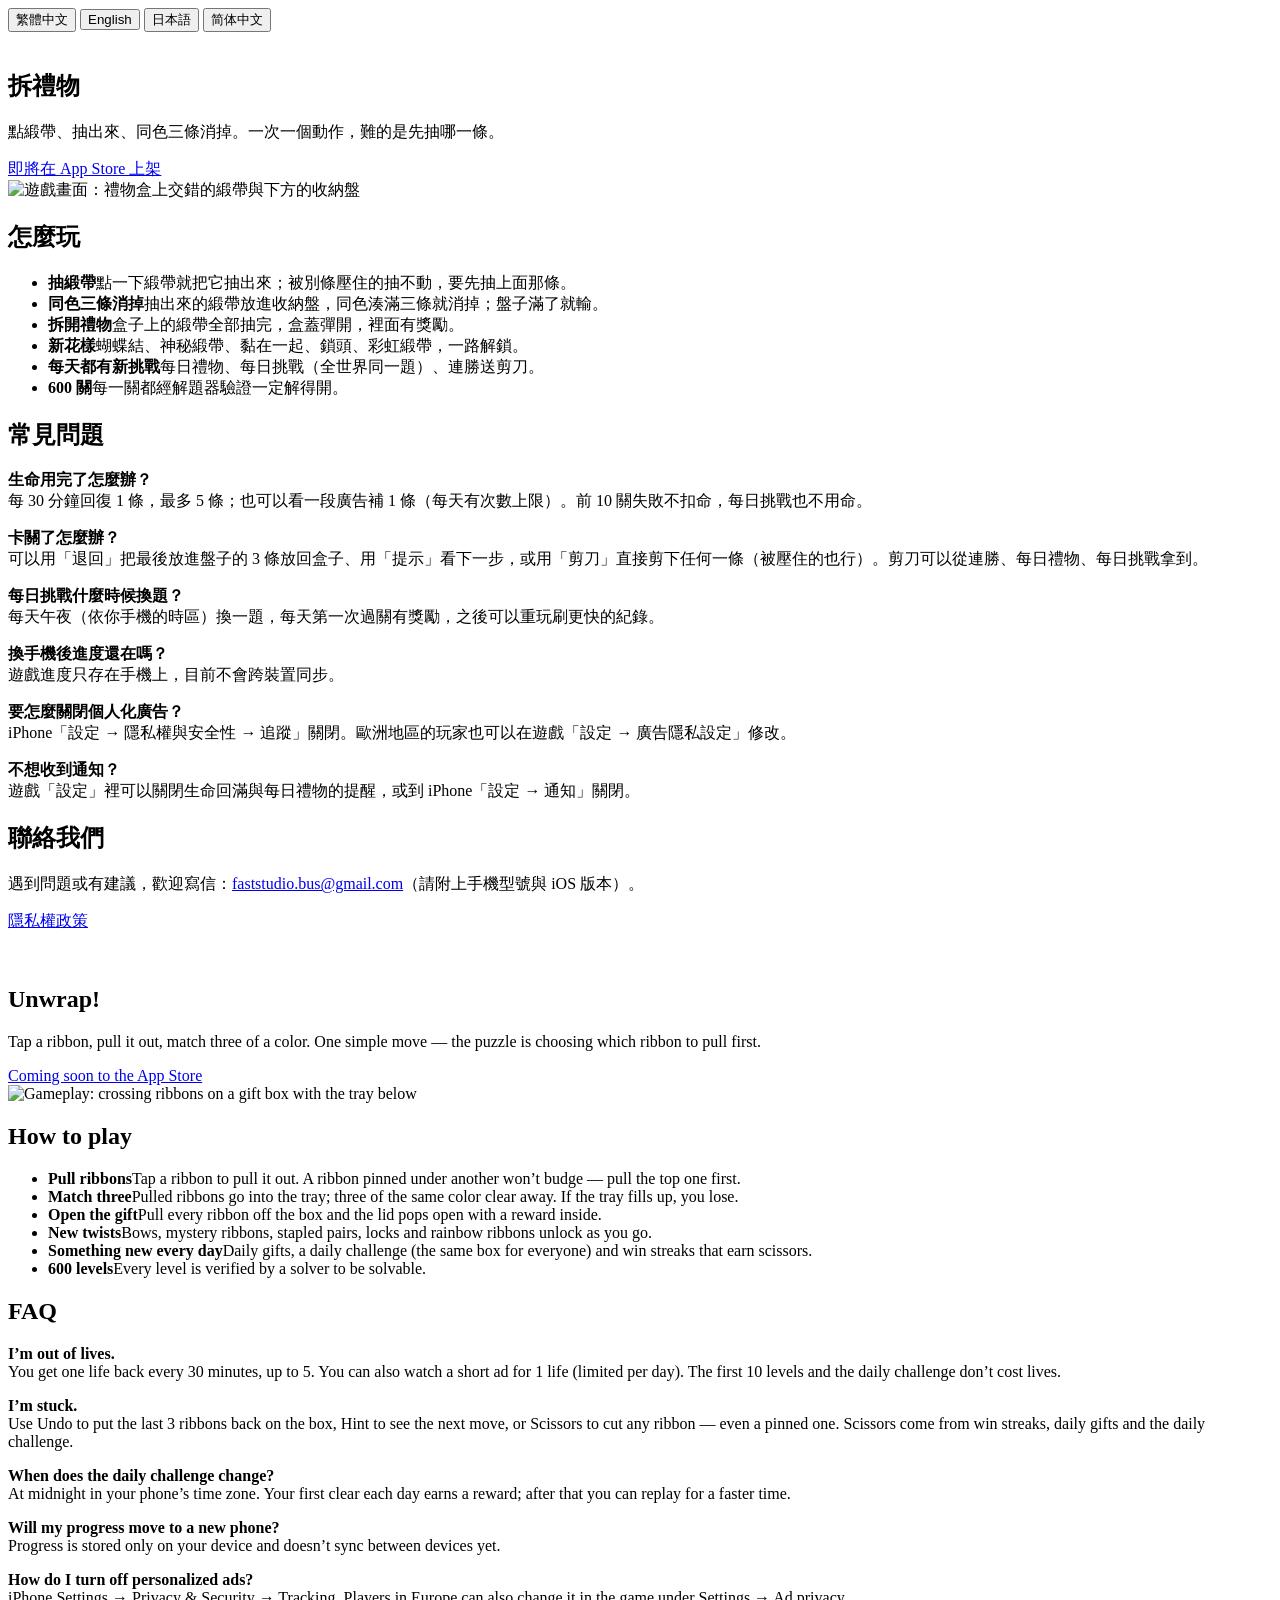
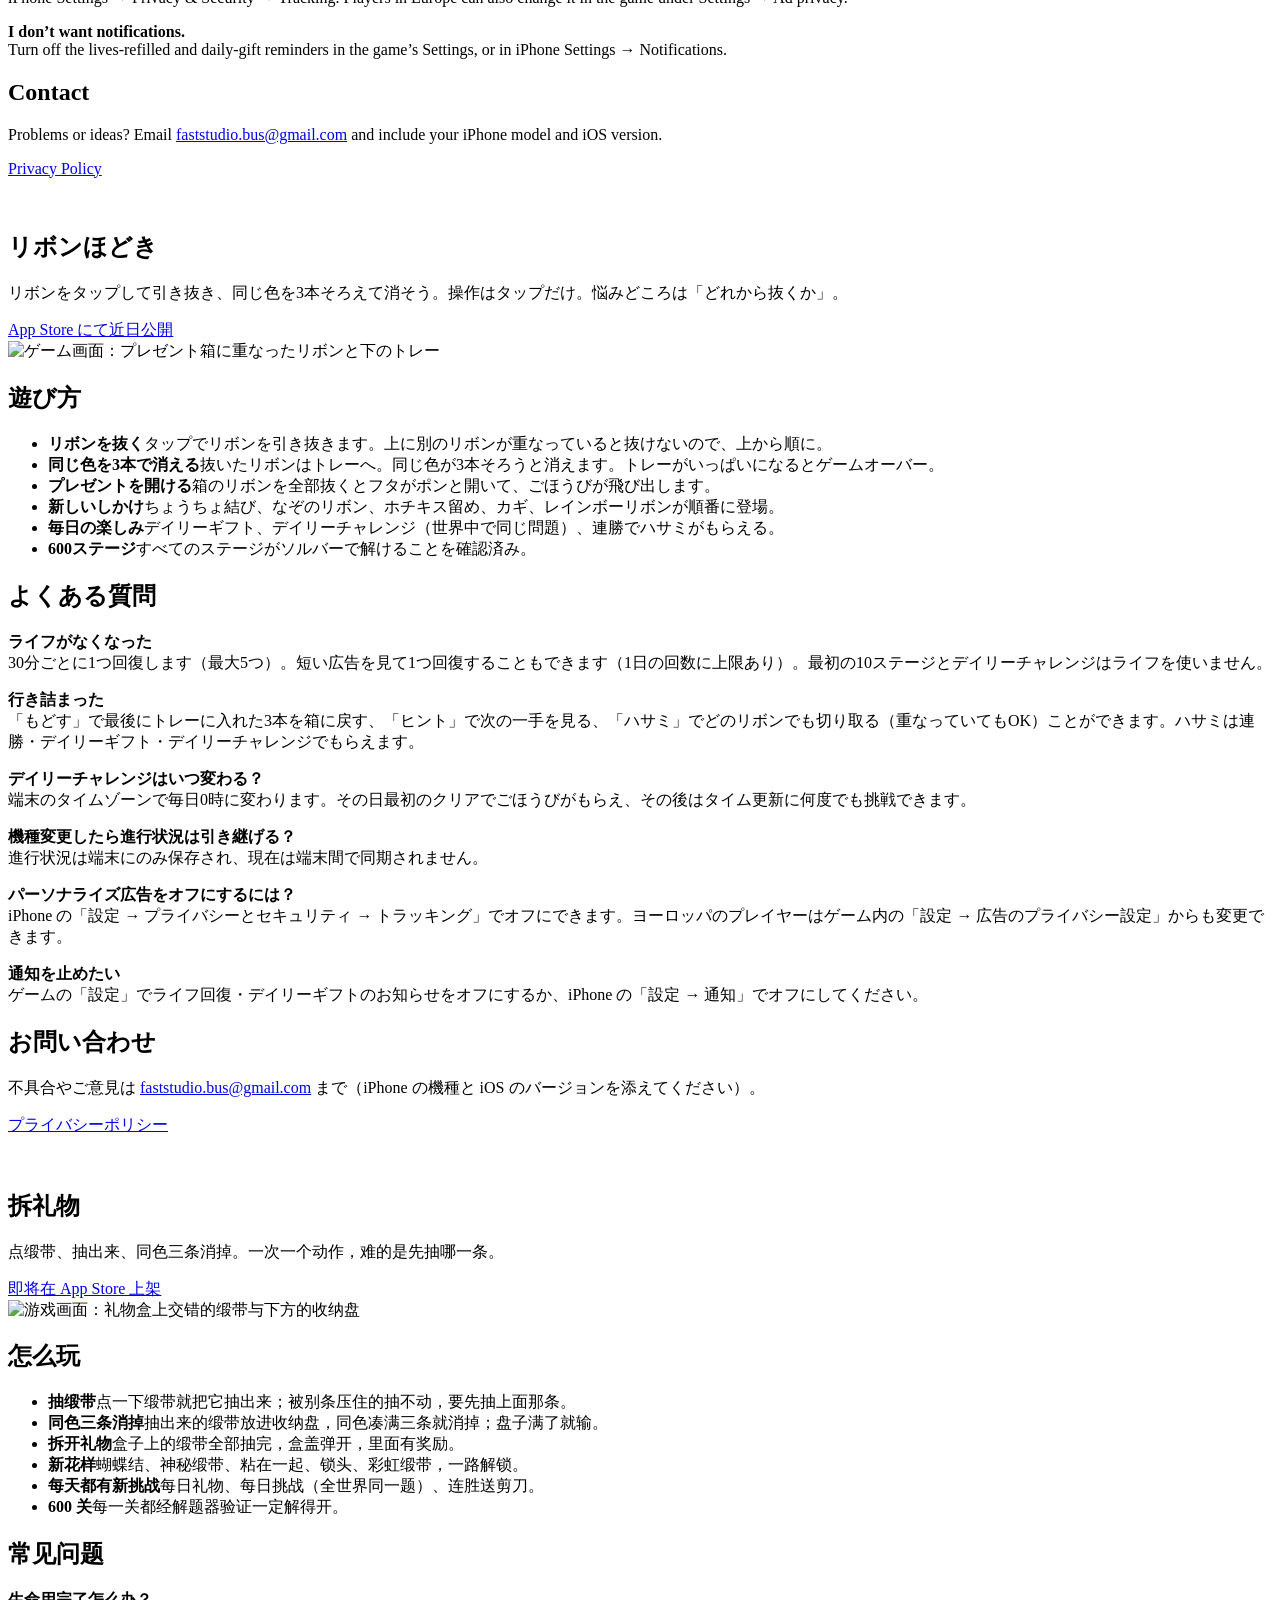
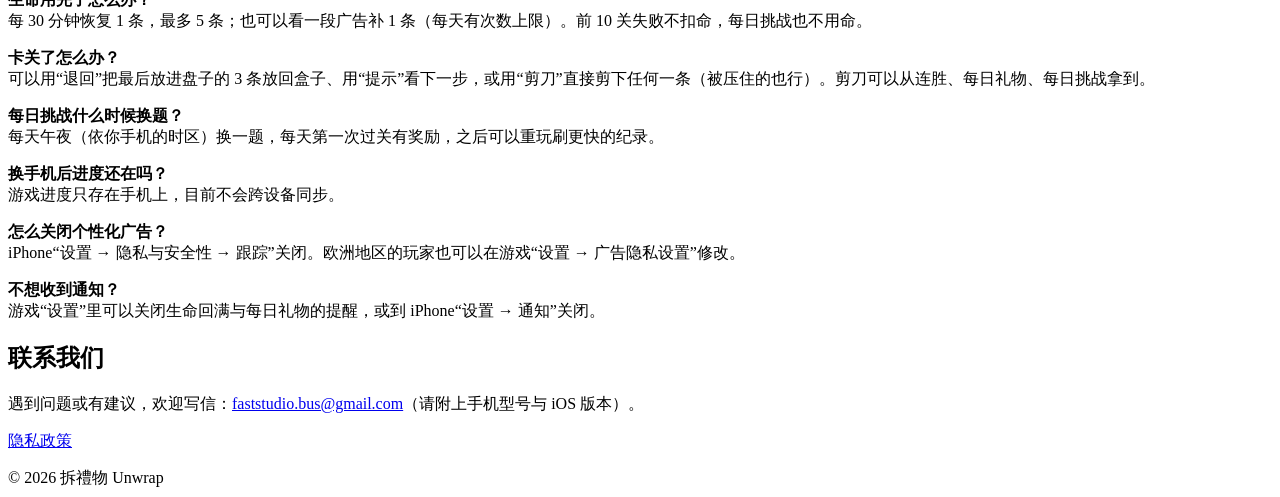
==== index.html @ 712f3619 "官方網站：index.html" ====
<!doctype html>
<html lang="zh-Hant">
<head>
<meta charset="utf-8">
<meta name="viewport" content="width=device-width, initial-scale=1">
<title>拆禮物 Unwrap</title>
<meta name="description" content="點緞帶、抽出來、同色三條消掉——一次一個動作的輕鬆解謎。Tap a ribbon, pull it out, match three — a relaxing one-tap puzzle.">
<meta property="og:title" content="拆禮物 Unwrap">
<meta property="og:image" content="icon.png">
<link rel="icon" href="icon.png">
<link rel="stylesheet" href="style.css">
</head>
<body>
<main>
<nav class="lang">
  <button data-l="zh-Hant">繁體中文</button>
  <button data-l="en">English</button>
  <button data-l="ja">日本語</button>
  <button data-l="zh-Hans">简体中文</button>
</nav>

<!-- 對外聯絡信箱 faststudio.bus@gmail.com；要換的話本頁和 privacy.html 全部一起換。
     上架後把 App Store 連結填進每個語言的 class="store" 按鈕（href），並拿掉 aria-disabled -->

<section data-lang="zh-Hant" data-title="拆禮物 Unwrap">
<div class="hero">
  <img src="icon.png" alt="">
  <div>
    <h1>拆禮物</h1>
    <p class="meta">點緞帶、抽出來、同色三條消掉。一次一個動作，難的是先抽哪一條。</p>
    <a class="store" aria-disabled="true" href="#">即將在 App Store 上架</a>
  </div>
</div>
<img class="shot" src="screen-zh-Hant.png" alt="遊戲畫面：禮物盒上交錯的緞帶與下方的收納盤">
<h2>怎麼玩</h2>
<ul class="features">
  <li><b>抽緞帶</b>點一下緞帶就把它抽出來；被別條壓住的抽不動，要先抽上面那條。</li>
  <li><b>同色三條消掉</b>抽出來的緞帶放進收納盤，同色湊滿三條就消掉；盤子滿了就輸。</li>
  <li><b>拆開禮物</b>盒子上的緞帶全部抽完，盒蓋彈開，裡面有獎勵。</li>
  <li><b>新花樣</b>蝴蝶結、神秘緞帶、黏在一起、鎖頭、彩虹緞帶，一路解鎖。</li>
  <li><b>每天都有新挑戰</b>每日禮物、每日挑戰（全世界同一題）、連勝送剪刀。</li>
  <li><b>600 關</b>每一關都經解題器驗證一定解得開。</li>
</ul>
<h2>常見問題</h2>
<div class="card">
<p><b>生命用完了怎麼辦？</b><br>每 30 分鐘回復 1 條，最多 5 條；也可以看一段廣告補 1 條（每天有次數上限）。前 10 關失敗不扣命，每日挑戰也不用命。</p>
<p><b>卡關了怎麼辦？</b><br>可以用「退回」把最後放進盤子的 3 條放回盒子、用「提示」看下一步，或用「剪刀」直接剪下任何一條（被壓住的也行）。剪刀可以從連勝、每日禮物、每日挑戰拿到。</p>
<p><b>每日挑戰什麼時候換題？</b><br>每天午夜（依你手機的時區）換一題，每天第一次過關有獎勵，之後可以重玩刷更快的紀錄。</p>
<p><b>換手機後進度還在嗎？</b><br>遊戲進度只存在手機上，目前不會跨裝置同步。</p>
<p><b>要怎麼關閉個人化廣告？</b><br>iPhone「設定 → 隱私權與安全性 → 追蹤」關閉。歐洲地區的玩家也可以在遊戲「設定 → 廣告隱私設定」修改。</p>
<p><b>不想收到通知？</b><br>遊戲「設定」裡可以關閉生命回滿與每日禮物的提醒，或到 iPhone「設定 → 通知」關閉。</p>
</div>
<h2>聯絡我們</h2>
<p>遇到問題或有建議，歡迎寫信：<a href="mailto:faststudio.bus@gmail.com">faststudio.bus@gmail.com</a>（請附上手機型號與 iOS 版本）。</p>
<p><a href="privacy.html#zh-Hant">隱私權政策</a></p>
</section>

<section data-lang="en" data-title="Unwrap! — Ribbon Puzzle">
<div class="hero">
  <img src="icon.png" alt="">
  <div>
    <h1>Unwrap!</h1>
    <p class="meta">Tap a ribbon, pull it out, match three of a color. One simple move — the puzzle is choosing which ribbon to pull first.</p>
    <a class="store" aria-disabled="true" href="#">Coming soon to the App Store</a>
  </div>
</div>
<img class="shot" src="screen-en.png" alt="Gameplay: crossing ribbons on a gift box with the tray below">
<h2>How to play</h2>
<ul class="features">
  <li><b>Pull ribbons</b>Tap a ribbon to pull it out. A ribbon pinned under another won’t budge — pull the top one first.</li>
  <li><b>Match three</b>Pulled ribbons go into the tray; three of the same color clear away. If the tray fills up, you lose.</li>
  <li><b>Open the gift</b>Pull every ribbon off the box and the lid pops open with a reward inside.</li>
  <li><b>New twists</b>Bows, mystery ribbons, stapled pairs, locks and rainbow ribbons unlock as you go.</li>
  <li><b>Something new every day</b>Daily gifts, a daily challenge (the same box for everyone) and win streaks that earn scissors.</li>
  <li><b>600 levels</b>Every level is verified by a solver to be solvable.</li>
</ul>
<h2>FAQ</h2>
<div class="card">
<p><b>I’m out of lives.</b><br>You get one life back every 30 minutes, up to 5. You can also watch a short ad for 1 life (limited per day). The first 10 levels and the daily challenge don’t cost lives.</p>
<p><b>I’m stuck.</b><br>Use Undo to put the last 3 ribbons back on the box, Hint to see the next move, or Scissors to cut any ribbon — even a pinned one. Scissors come from win streaks, daily gifts and the daily challenge.</p>
<p><b>When does the daily challenge change?</b><br>At midnight in your phone’s time zone. Your first clear each day earns a reward; after that you can replay for a faster time.</p>
<p><b>Will my progress move to a new phone?</b><br>Progress is stored only on your device and doesn’t sync between devices yet.</p>
<p><b>How do I turn off personalized ads?</b><br>iPhone Settings → Privacy &amp; Security → Tracking. Players in Europe can also change it in the game under Settings → Ad privacy.</p>
<p><b>I don’t want notifications.</b><br>Turn off the lives-refilled and daily-gift reminders in the game’s Settings, or in iPhone Settings → Notifications.</p>
</div>
<h2>Contact</h2>
<p>Problems or ideas? Email <a href="mailto:faststudio.bus@gmail.com">faststudio.bus@gmail.com</a> and include your iPhone model and iOS version.</p>
<p><a href="privacy.html#en">Privacy Policy</a></p>
</section>

<section data-lang="ja" data-title="リボンほどき — Unwrap">
<div class="hero">
  <img src="icon.png" alt="">
  <div>
    <h1>リボンほどき</h1>
    <p class="meta">リボンをタップして引き抜き、同じ色を3本そろえて消そう。操作はタップだけ。悩みどころは「どれから抜くか」。</p>
    <a class="store" aria-disabled="true" href="#">App Store にて近日公開</a>
  </div>
</div>
<img class="shot" src="screen-ja.png" alt="ゲーム画面：プレゼント箱に重なったリボンと下のトレー">
<h2>遊び方</h2>
<ul class="features">
  <li><b>リボンを抜く</b>タップでリボンを引き抜きます。上に別のリボンが重なっていると抜けないので、上から順に。</li>
  <li><b>同じ色を3本で消える</b>抜いたリボンはトレーへ。同じ色が3本そろうと消えます。トレーがいっぱいになるとゲームオーバー。</li>
  <li><b>プレゼントを開ける</b>箱のリボンを全部抜くとフタがポンと開いて、ごほうびが飛び出します。</li>
  <li><b>新しいしかけ</b>ちょうちょ結び、なぞのリボン、ホチキス留め、カギ、レインボーリボンが順番に登場。</li>
  <li><b>毎日の楽しみ</b>デイリーギフト、デイリーチャレンジ（世界中で同じ問題）、連勝でハサミがもらえる。</li>
  <li><b>600ステージ</b>すべてのステージがソルバーで解けることを確認済み。</li>
</ul>
<h2>よくある質問</h2>
<div class="card">
<p><b>ライフがなくなった</b><br>30分ごとに1つ回復します（最大5つ）。短い広告を見て1つ回復することもできます（1日の回数に上限あり）。最初の10ステージとデイリーチャレンジはライフを使いません。</p>
<p><b>行き詰まった</b><br>「もどす」で最後にトレーに入れた3本を箱に戻す、「ヒント」で次の一手を見る、「ハサミ」でどのリボンでも切り取る（重なっていてもOK）ことができます。ハサミは連勝・デイリーギフト・デイリーチャレンジでもらえます。</p>
<p><b>デイリーチャレンジはいつ変わる？</b><br>端末のタイムゾーンで毎日0時に変わります。その日最初のクリアでごほうびがもらえ、その後はタイム更新に何度でも挑戦できます。</p>
<p><b>機種変更したら進行状況は引き継げる？</b><br>進行状況は端末にのみ保存され、現在は端末間で同期されません。</p>
<p><b>パーソナライズ広告をオフにするには？</b><br>iPhone の「設定 → プライバシーとセキュリティ → トラッキング」でオフにできます。ヨーロッパのプレイヤーはゲーム内の「設定 → 広告のプライバシー設定」からも変更できます。</p>
<p><b>通知を止めたい</b><br>ゲームの「設定」でライフ回復・デイリーギフトのお知らせをオフにするか、iPhone の「設定 → 通知」でオフにしてください。</p>
</div>
<h2>お問い合わせ</h2>
<p>不具合やご意見は <a href="mailto:faststudio.bus@gmail.com">faststudio.bus@gmail.com</a> まで（iPhone の機種と iOS のバージョンを添えてください）。</p>
<p><a href="privacy.html#ja">プライバシーポリシー</a></p>
</section>

<section data-lang="zh-Hans" data-title="拆礼物 Unwrap">
<div class="hero">
  <img src="icon.png" alt="">
  <div>
    <h1>拆礼物</h1>
    <p class="meta">点缎带、抽出来、同色三条消掉。一次一个动作，难的是先抽哪一条。</p>
    <a class="store" aria-disabled="true" href="#">即将在 App Store 上架</a>
  </div>
</div>
<img class="shot" src="screen-zh-Hans.png" alt="游戏画面：礼物盒上交错的缎带与下方的收纳盘">
<h2>怎么玩</h2>
<ul class="features">
  <li><b>抽缎带</b>点一下缎带就把它抽出来；被别条压住的抽不动，要先抽上面那条。</li>
  <li><b>同色三条消掉</b>抽出来的缎带放进收纳盘，同色凑满三条就消掉；盘子满了就输。</li>
  <li><b>拆开礼物</b>盒子上的缎带全部抽完，盒盖弹开，里面有奖励。</li>
  <li><b>新花样</b>蝴蝶结、神秘缎带、粘在一起、锁头、彩虹缎带，一路解锁。</li>
  <li><b>每天都有新挑战</b>每日礼物、每日挑战（全世界同一题）、连胜送剪刀。</li>
  <li><b>600 关</b>每一关都经解题器验证一定解得开。</li>
</ul>
<h2>常见问题</h2>
<div class="card">
<p><b>生命用完了怎么办？</b><br>每 30 分钟恢复 1 条，最多 5 条；也可以看一段广告补 1 条（每天有次数上限）。前 10 关失败不扣命，每日挑战也不用命。</p>
<p><b>卡关了怎么办？</b><br>可以用“退回”把最后放进盘子的 3 条放回盒子、用“提示”看下一步，或用“剪刀”直接剪下任何一条（被压住的也行）。剪刀可以从连胜、每日礼物、每日挑战拿到。</p>
<p><b>每日挑战什么时候换题？</b><br>每天午夜（依你手机的时区）换一题，每天第一次过关有奖励，之后可以重玩刷更快的纪录。</p>
<p><b>换手机后进度还在吗？</b><br>游戏进度只存在手机上，目前不会跨设备同步。</p>
<p><b>怎么关闭个性化广告？</b><br>iPhone“设置 → 隐私与安全性 → 跟踪”关闭。欧洲地区的玩家也可以在游戏“设置 → 广告隐私设置”修改。</p>
<p><b>不想收到通知？</b><br>游戏“设置”里可以关闭生命回满与每日礼物的提醒，或到 iPhone“设置 → 通知”关闭。</p>
</div>
<h2>联系我们</h2>
<p>遇到问题或有建议，欢迎写信：<a href="mailto:faststudio.bus@gmail.com">faststudio.bus@gmail.com</a>（请附上手机型号与 iOS 版本）。</p>
<p><a href="privacy.html#zh-Hans">隐私政策</a></p>
</section>

<footer>© 2026 拆禮物 Unwrap</footer>
</main>
<script src="lang.js"></script>
</body>
</html>
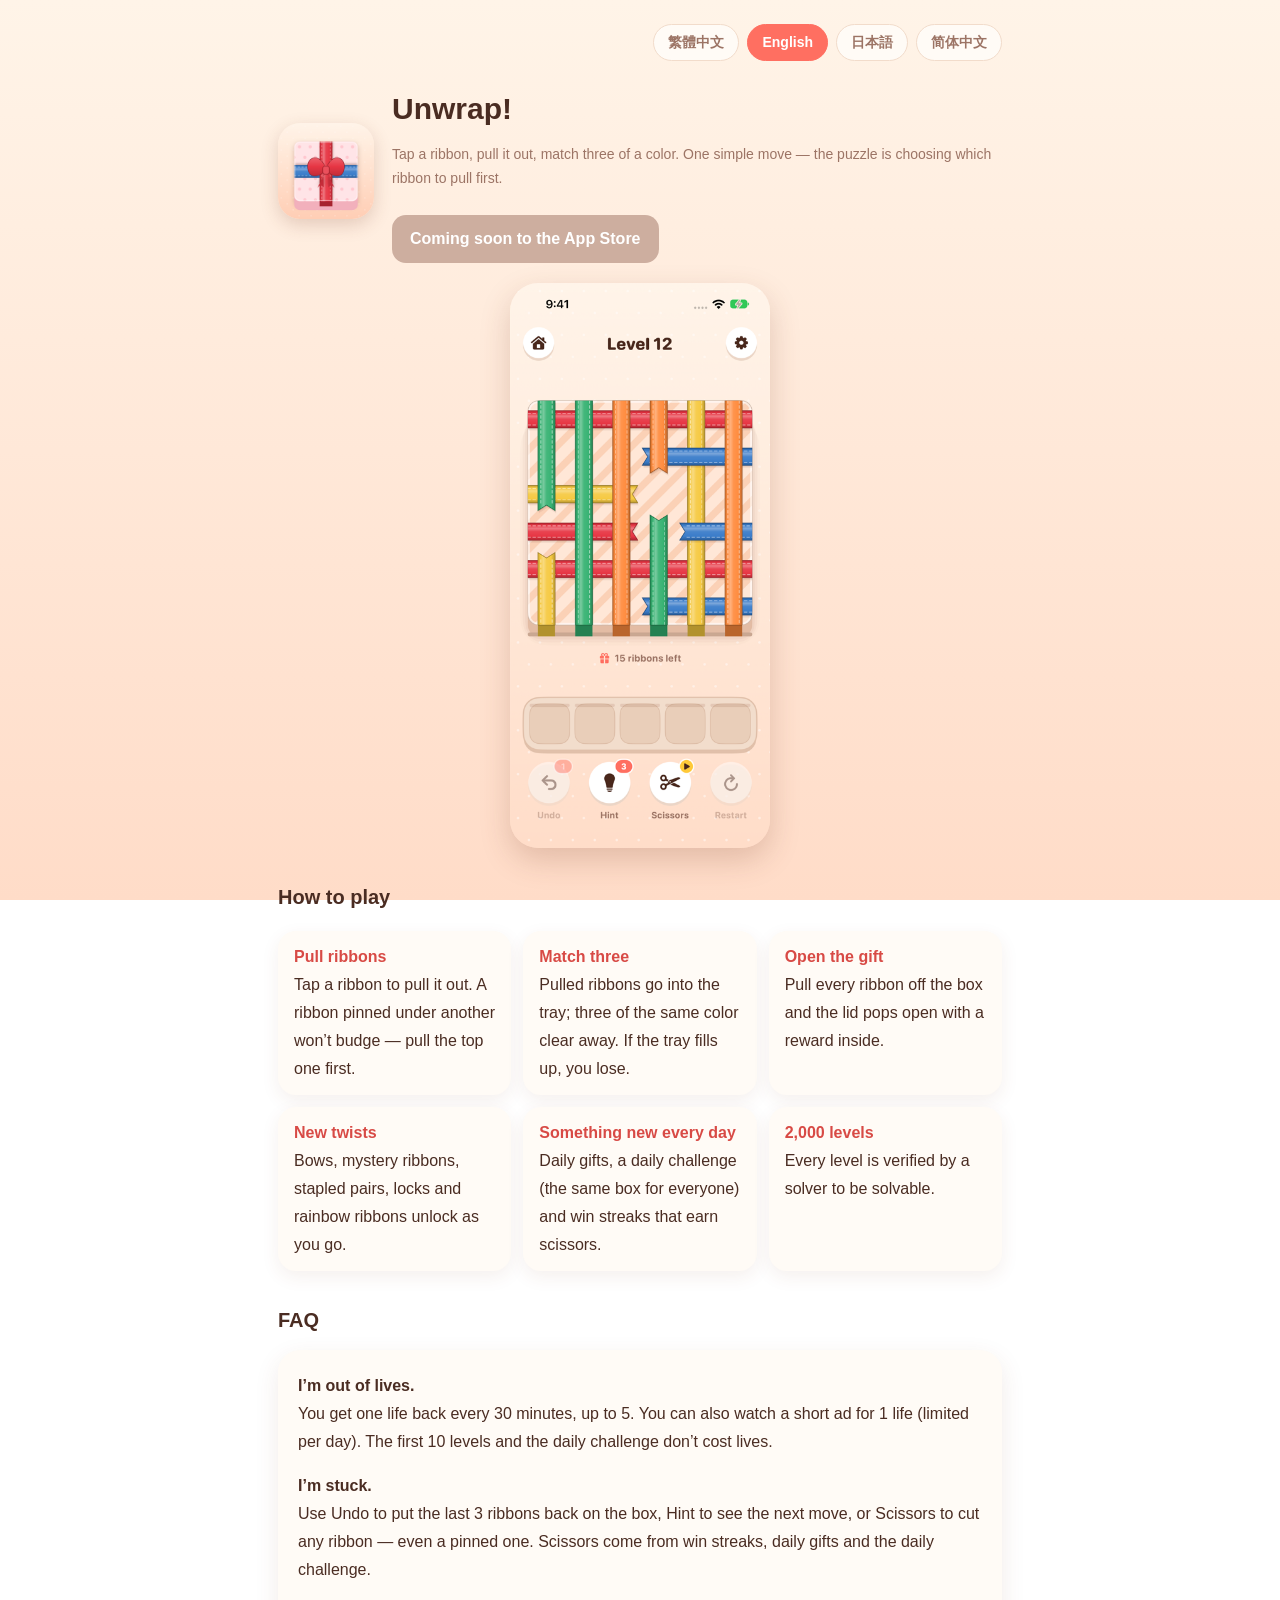
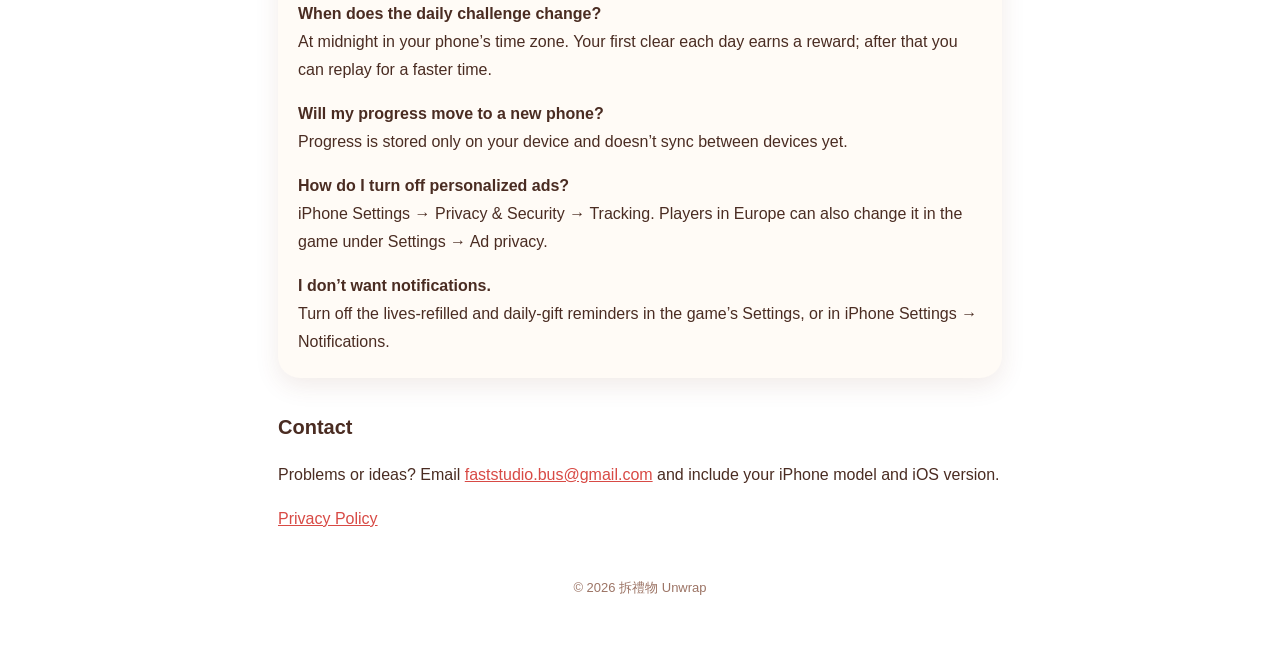
==== commit 16f06428: "2000 關" ====
--- a/index.html
+++ b/index.html
@@ -39,7 +39,7 @@
   <li><b>拆開禮物</b>盒子上的緞帶全部抽完，盒蓋彈開，裡面有獎勵。</li>
   <li><b>新花樣</b>蝴蝶結、神秘緞帶、黏在一起、鎖頭、彩虹緞帶，一路解鎖。</li>
   <li><b>每天都有新挑戰</b>每日禮物、每日挑戰（全世界同一題）、連勝送剪刀。</li>
-  <li><b>600 關</b>每一關都經解題器驗證一定解得開。</li>
+  <li><b>2000 關</b>每一關都經解題器驗證一定解得開。</li>
 </ul>
 <h2>常見問題</h2>
 <div class="card">
@@ -72,7 +72,7 @@
   <li><b>Open the gift</b>Pull every ribbon off the box and the lid pops open with a reward inside.</li>
   <li><b>New twists</b>Bows, mystery ribbons, stapled pairs, locks and rainbow ribbons unlock as you go.</li>
   <li><b>Something new every day</b>Daily gifts, a daily challenge (the same box for everyone) and win streaks that earn scissors.</li>
-  <li><b>600 levels</b>Every level is verified by a solver to be solvable.</li>
+  <li><b>2,000 levels</b>Every level is verified by a solver to be solvable.</li>
 </ul>
 <h2>FAQ</h2>
 <div class="card">
@@ -105,7 +105,7 @@
   <li><b>プレゼントを開ける</b>箱のリボンを全部抜くとフタがポンと開いて、ごほうびが飛び出します。</li>
   <li><b>新しいしかけ</b>ちょうちょ結び、なぞのリボン、ホチキス留め、カギ、レインボーリボンが順番に登場。</li>
   <li><b>毎日の楽しみ</b>デイリーギフト、デイリーチャレンジ（世界中で同じ問題）、連勝でハサミがもらえる。</li>
-  <li><b>600ステージ</b>すべてのステージがソルバーで解けることを確認済み。</li>
+  <li><b>2000ステージ</b>すべてのステージがソルバーで解けることを確認済み。</li>
 </ul>
 <h2>よくある質問</h2>
 <div class="card">
@@ -138,7 +138,7 @@
   <li><b>拆开礼物</b>盒子上的缎带全部抽完，盒盖弹开，里面有奖励。</li>
   <li><b>新花样</b>蝴蝶结、神秘缎带、粘在一起、锁头、彩虹缎带，一路解锁。</li>
   <li><b>每天都有新挑战</b>每日礼物、每日挑战（全世界同一题）、连胜送剪刀。</li>
-  <li><b>600 关</b>每一关都经解题器验证一定解得开。</li>
+  <li><b>2000 关</b>每一关都经解题器验证一定解得开。</li>
 </ul>
 <h2>常见问题</h2>
 <div class="card">
--- a/style.css
+++ b/style.css
@@ -0,0 +1,28 @@
+/* 拆禮物 官方網站：跟遊戲同一套暖色禮品店配色 */
+:root { --bg: #fff4e8; --bg2: #ffdcc8; --card: #fffbf6; --ink: #4a2c22; --soft: #9c7465; --faint: #cdae9f; --coral: #ff6f61; --coral-dark: #d84a45; --gold: #ffc93c; --mint: #3ccb9a; --line: #f2dccb; }
+* { box-sizing: border-box; }
+html { background: linear-gradient(var(--bg), var(--bg2)) fixed; }
+body { margin: 0; color: var(--ink); font: 16px/1.75 -apple-system, BlinkMacSystemFont, "SF Pro Rounded", "PingFang TC", "Hiragino Maru Gothic ProN", "Hiragino Sans", "Noto Sans CJK TC", sans-serif; }
+main { max-width: 760px; margin: 0 auto; padding: 24px 18px 64px; }
+h1 { font-size: 30px; line-height: 1.3; margin: 10px 0 4px; }
+h2 { font-size: 20px; margin: 32px 0 8px; }
+h3 { font-size: 17px; margin: 18px 0 4px; }
+p, li { color: var(--ink); }
+.meta, .soft { color: var(--soft); font-size: 14px; }
+a { color: var(--coral-dark); }
+nav.lang { display: flex; flex-wrap: wrap; gap: 8px; justify-content: flex-end; }
+nav.lang button { background: var(--card); color: var(--soft); border: 1.5px solid var(--line); border-radius: 999px; padding: 5px 14px; font: inherit; font-size: 14px; font-weight: 600; cursor: pointer; }
+nav.lang button[aria-pressed="true"] { color: #fff; background: var(--coral); border-color: var(--coral); }
+section[data-lang] { display: none; }
+section[data-lang].on { display: block; }
+.hero { display: flex; gap: 18px; align-items: center; margin-top: 18px; }
+.hero img { width: 96px; height: 96px; border-radius: 22px; box-shadow: 0 6px 18px rgba(122, 62, 42, .2); }
+.tag { display: inline-block; background: var(--gold); color: var(--ink); font-weight: 700; font-size: 13px; border-radius: 999px; padding: 2px 12px; }
+.card { background: var(--card); border-radius: 22px; padding: 6px 20px; margin: 12px 0; box-shadow: 0 8px 24px rgba(122, 62, 42, .1); }
+.shot { display: block; width: 260px; max-width: 70%; margin: 20px auto 4px; border-radius: 28px; box-shadow: 0 12px 30px rgba(122, 62, 42, .22); }
+.features { display: grid; grid-template-columns: repeat(auto-fit, minmax(210px, 1fr)); gap: 12px; padding: 0; list-style: none; }
+.features li { background: var(--card); border-radius: 18px; padding: 12px 16px; box-shadow: 0 6px 18px rgba(122, 62, 42, .08); }
+.features b { display: block; color: var(--coral-dark); }
+.store { display: inline-block; margin-top: 10px; background: var(--ink); color: #fff; text-decoration: none; font-weight: 700; border-radius: 14px; padding: 10px 18px; }
+.store[aria-disabled="true"] { background: var(--faint); pointer-events: none; }
+footer { margin-top: 44px; color: var(--soft); font-size: 13px; text-align: center; }
